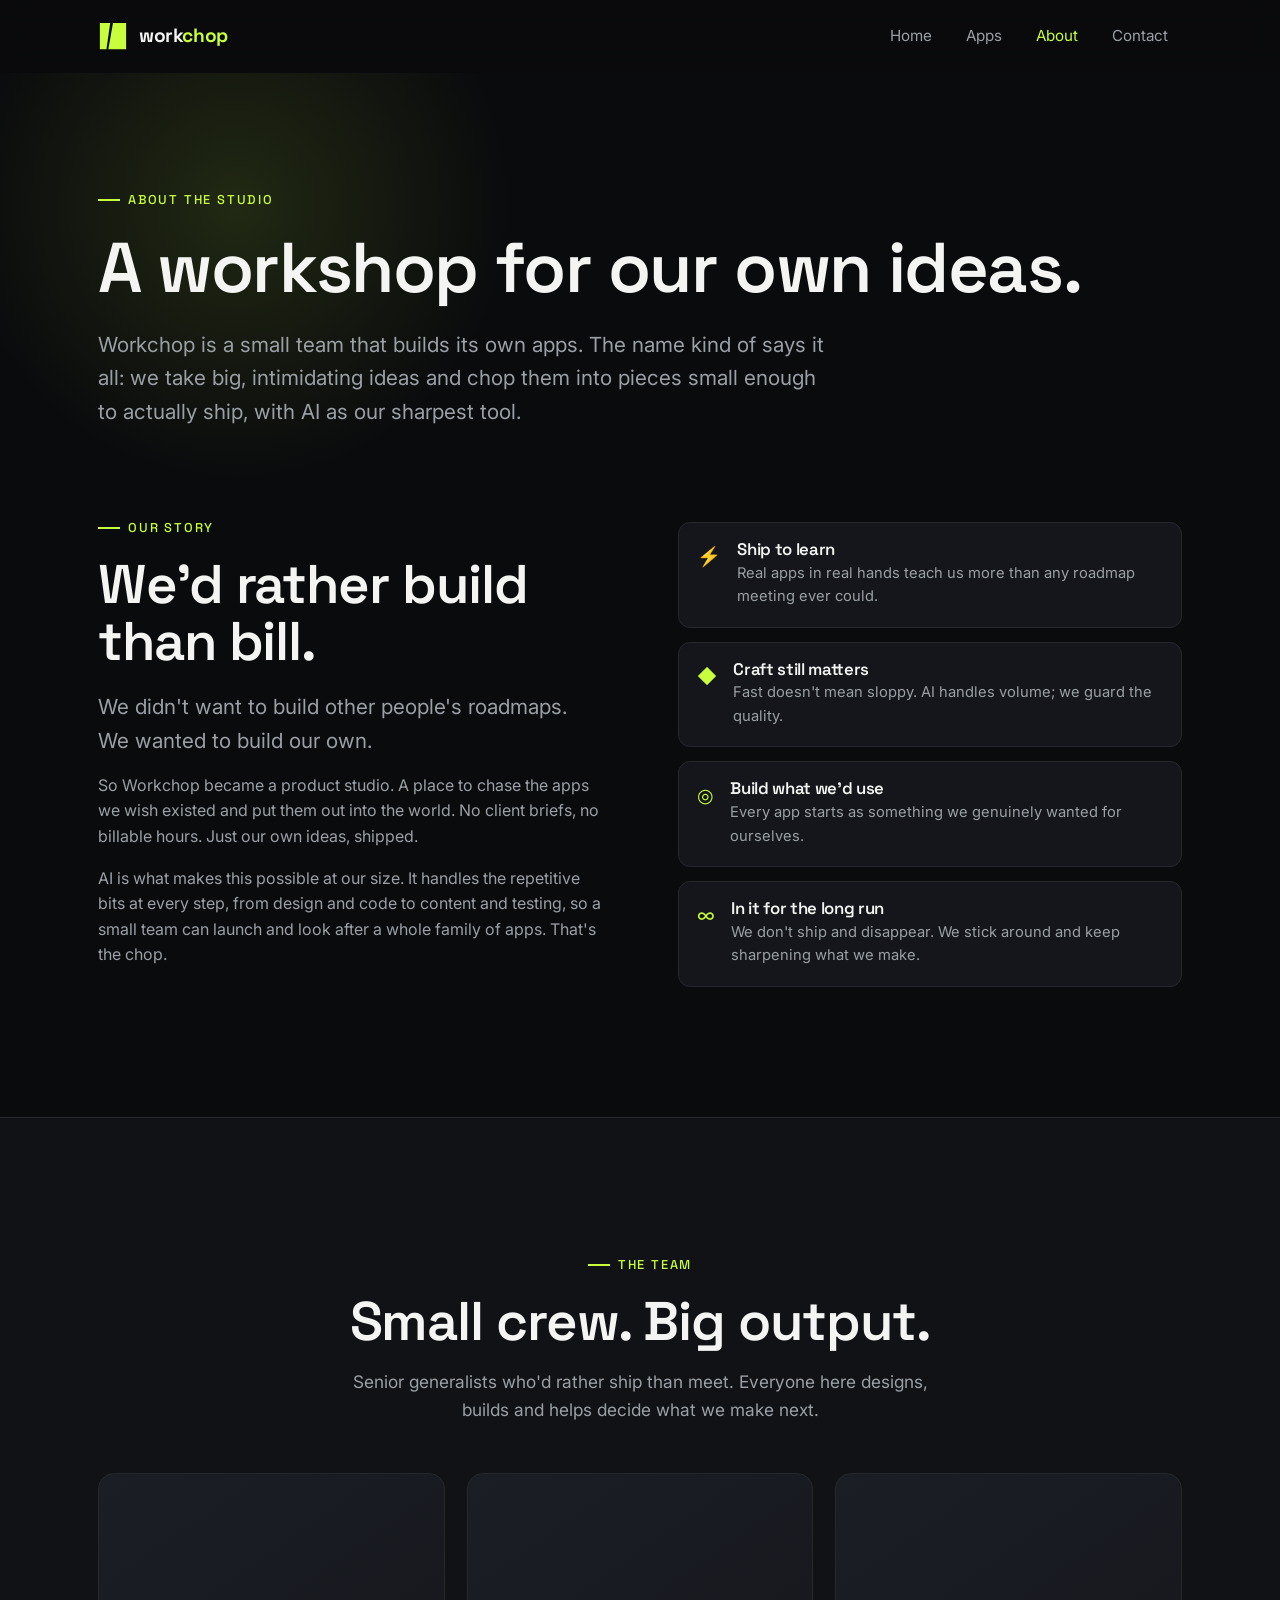
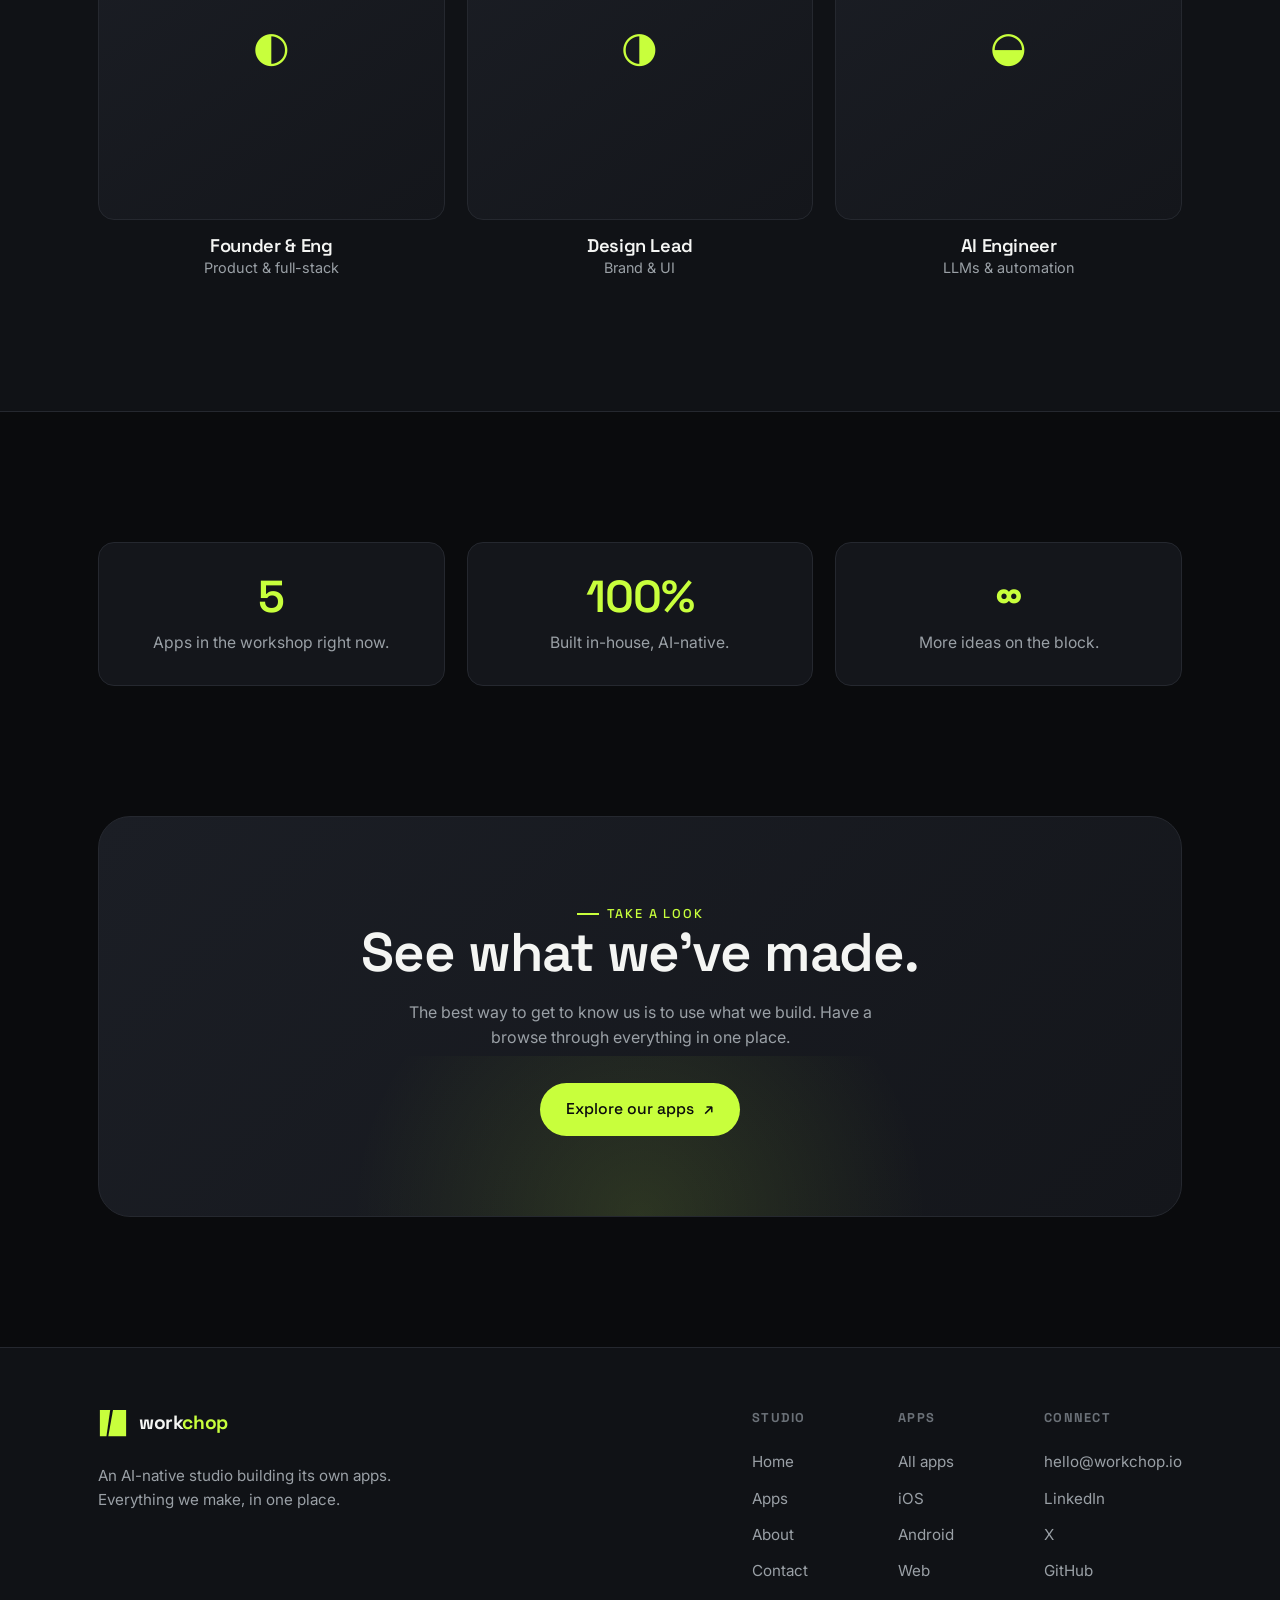
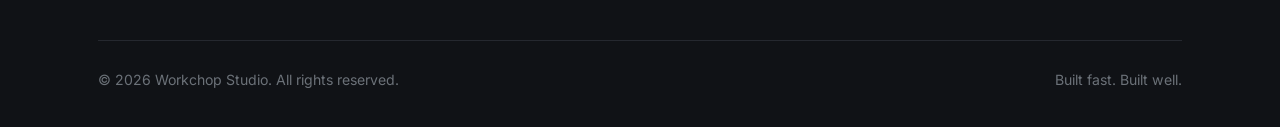
==== about.html @ 6b6e027e "Add real social links (LinkedIn, X, GitHub) to footers + sameAs Co-Authored-By: Claude Opus 4.8 <nor" ====
<!DOCTYPE html>
<html lang="en">
<head>
  <meta charset="UTF-8" />
  <meta name="viewport" content="width=device-width, initial-scale=1.0" />
  <title>About · Workchop</title>
  <meta name="description" content="Workchop is a small, AI-native studio that builds and ships its own apps. Here's who we are and how we work." />
  <link rel="canonical" href="https://workchop.io/about" />
  <meta name="robots" content="index, follow" />
  <meta name="author" content="Workchop" />
  <meta name="theme-color" content="#0a0b0d" />

  <!-- Open Graph -->
  <meta property="og:type" content="website" />
  <meta property="og:site_name" content="Workchop" />
  <meta property="og:title" content="About · Workchop" />
  <meta property="og:description" content="A small, AI-native studio that builds and ships its own apps. Here's who we are and how we work." />
  <meta property="og:url" content="https://workchop.io/about" />
  <meta property="og:image" content="https://workchop.io/og-image.png" />
  <meta property="og:image:width" content="1200" />
  <meta property="og:image:height" content="630" />

  <!-- Twitter -->
  <meta name="twitter:card" content="summary_large_image" />
  <meta name="twitter:title" content="About · Workchop" />
  <meta name="twitter:description" content="A small, AI-native studio that builds and ships its own apps. Here's who we are and how we work." />
  <meta name="twitter:image" content="https://workchop.io/og-image.png" />

  <!-- Icons -->
  <link rel="apple-touch-icon" href="/apple-touch-icon.png" />
  <link rel="manifest" href="/site.webmanifest" />

  <link rel="preconnect" href="https://fonts.googleapis.com" />
  <link rel="preconnect" href="https://fonts.gstatic.com" crossorigin />
  <link href="https://fonts.googleapis.com/css2?family=Space+Grotesk:wght@400;500;600;700&family=Inter:wght@400;500;600&display=swap" rel="stylesheet" />
  <link rel="stylesheet" href="/styles.css" />
  <link rel="icon" href="data:image/svg+xml,%3Csvg xmlns='http://www.w3.org/2000/svg' viewBox='0 0 32 32'%3E%3Cpolygon points='2,2 13,2 9,30 2,30' fill='%23c8ff3c'/%3E%3Cpolygon points='16,2 30,2 30,30 11,30' fill='%23c8ff3c'/%3E%3C/svg%3E" />
</head>
<body>

  <header class="nav">
    <div class="wrap nav-inner">
      <a href="/" class="logo" aria-label="Workchop home">
        <span class="mark"><svg viewBox="0 0 32 32" aria-hidden="true"><polygon points="2,2 13,2 9,30 2,30"/><polygon points="16,2 30,2 30,30 11,30"/></svg></span>
        <b>work<span class="chop">chop</span></b>
      </a>
      <nav class="nav-links" aria-label="Primary">
        <a href="/">Home</a>
        <a href="/apps">Apps</a>
        <a href="/about" class="active">About</a>
        <a href="/contact">Contact</a>
      </nav>
      <button class="nav-toggle" aria-label="Toggle menu" aria-expanded="false">
        <span></span><span></span><span></span>
      </button>
    </div>
  </header>

  <!-- PAGE HEAD -->
  <section class="page-head">
    <div class="wrap">
      <span class="eyebrow reveal">About the studio</span>
      <h1 class="reveal">A workshop for our own ideas.</h1>
      <p class="lead reveal">Workchop is a small team that builds its own apps. The name kind of says it all: we take big, intimidating ideas and chop them into pieces small enough to actually ship, with AI as our sharpest tool.</p>
    </div>
  </section>

  <!-- STORY -->
  <section class="section" style="padding-top:0">
    <div class="wrap">
      <div class="split">
        <div class="reveal">
          <span class="eyebrow">Our story</span>
          <h2 class="h-section" style="margin-top:18px;margin-bottom:20px">We'd rather build than bill.</h2>
          <p class="lead" style="color:var(--muted);margin-bottom:16px">We didn't want to build other people's roadmaps. We wanted to build our own.</p>
          <p style="color:var(--muted);margin-bottom:16px">So Workchop became a product studio. A place to chase the apps we wish existed and put them out into the world. No client briefs, no billable hours. Just our own ideas, shipped.</p>
          <p style="color:var(--muted)">AI is what makes this possible at our size. It handles the repetitive bits at every step, from design and code to content and testing, so a small team can launch and look after a whole family of apps. That's the chop.</p>
        </div>
        <div class="reveal">
          <div class="values">
            <div class="value"><div class="v-ico">⚡</div><div><h4>Ship to learn</h4><p>Real apps in real hands teach us more than any roadmap meeting ever could.</p></div></div>
            <div class="value"><div class="v-ico">◆</div><div><h4>Craft still matters</h4><p>Fast doesn't mean sloppy. AI handles volume; we guard the quality.</p></div></div>
            <div class="value"><div class="v-ico">◎</div><div><h4>Build what we'd use</h4><p>Every app starts as something we genuinely wanted for ourselves.</p></div></div>
            <div class="value"><div class="v-ico">∞</div><div><h4>In it for the long run</h4><p>We don't ship and disappear. We stick around and keep sharpening what we make.</p></div></div>
          </div>
        </div>
      </div>
    </div>
  </section>

  <!-- TEAM -->
  <section class="section" style="background:var(--bg-2);border-block:1px solid var(--border)">
    <div class="wrap">
      <div class="section-head reveal" style="text-align:center;margin:0 auto 50px">
        <span class="eyebrow" style="justify-content:center">The team</span>
        <h2 class="h-section" style="margin-top:18px">Small crew. Big output.</h2>
        <p style="margin-left:auto;margin-right:auto">Senior generalists who'd rather ship than meet. Everyone here designs, builds and helps decide what we make next.</p>
      </div>
      <div class="team-grid">
        <div class="member reveal"><div class="avatar">◐</div><h4>Founder &amp; Eng</h4><span>Product &amp; full-stack</span></div>
        <div class="member reveal"><div class="avatar">◑</div><h4>Design Lead</h4><span>Brand &amp; UI</span></div>
        <div class="member reveal"><div class="avatar">◒</div><h4>AI Engineer</h4><span>LLMs &amp; automation</span></div>
      </div>
    </div>
  </section>

  <!-- STATS -->
  <section class="section">
    <div class="wrap">
      <div class="grid grid-3">
        <div class="card reveal" style="text-align:center"><h3 class="accent" style="font-size:2.8rem">5</h3><p>Apps in the workshop right now.</p></div>
        <div class="card reveal" style="text-align:center"><h3 class="accent" style="font-size:2.8rem">100%</h3><p>Built in-house, AI-native.</p></div>
        <div class="card reveal" style="text-align:center"><h3 class="accent" style="font-size:2.8rem">∞</h3><p>More ideas on the block.</p></div>
      </div>
    </div>
  </section>

  <!-- CTA -->
  <section class="section" style="padding-top:0">
    <div class="wrap">
      <div class="cta reveal">
        <span class="eyebrow" style="justify-content:center">Take a look</span>
        <h2 class="h-section">See what we've made.</h2>
        <p>The best way to get to know us is to use what we build. Have a browse through everything in one place.</p>
        <a href="/apps" class="btn btn-primary">Explore our apps <span class="arrow">↗</span></a>
      </div>
    </div>
  </section>

  <footer class="footer">
    <div class="wrap">
      <div class="footer-top">
        <div class="footer-brand">
          <a href="/" class="logo"><span class="mark"><svg viewBox="0 0 32 32" aria-hidden="true"><polygon points="2,2 13,2 9,30 2,30"/><polygon points="16,2 30,2 30,30 11,30"/></svg></span><b>work<span class="chop">chop</span></b></a>
          <p>An AI-native studio building its own apps. Everything we make, in one place.</p>
        </div>
        <div class="footer-cols">
          <div class="footer-col">
            <h5>Studio</h5>
            <a href="/">Home</a>
            <a href="/apps">Apps</a>
            <a href="/about">About</a>
            <a href="/contact">Contact</a>
          </div>
          <div class="footer-col">
            <h5>Apps</h5>
            <a href="/apps">All apps</a>
            <a href="/apps">iOS</a>
            <a href="/apps">Android</a>
            <a href="/apps">Web</a>
          </div>
          <div class="footer-col">
            <h5>Connect</h5>
            <a href="mailto:hello@workchop.io">hello@workchop.io</a>
            <a href="https://www.linkedin.com/company/workchop-io/" target="_blank" rel="noopener">LinkedIn</a>
            <a href="https://x.com/workchopstudio" target="_blank" rel="noopener">X</a>
            <a href="https://github.com/workchop-io" target="_blank" rel="noopener">GitHub</a>
          </div>
        </div>
      </div>
      <div class="footer-bottom">
        <span>© <span data-year>2026</span> Workchop Studio. All rights reserved.</span>
        <span>Built fast. Built well.</span>
      </div>
    </div>
  </footer>

  <script src="/script.js"></script>
</body>
</html>
---- styles.css ----
/* ============================================
   Workchop · Design System
   ============================================ */

:root {
  /* Color */
  --bg:        #0a0b0d;
  --bg-2:      #101216;
  --surface:   #14161b;
  --surface-2: #1b1e25;
  --border:    #25282f;
  --text:      #f4f5f3;
  --muted:     #9aa0a6;
  --muted-2:   #6b7178;

  /* Accent · acid lime "chop" */
  --accent:      #c8ff3c;
  --accent-dark: #a3d916;
  --accent-soft: rgba(200, 255, 60, 0.12);

  /* Type */
  --font-head: "Space Grotesk", -apple-system, BlinkMacSystemFont, sans-serif;
  --font-body: "Inter", -apple-system, BlinkMacSystemFont, sans-serif;

  /* Layout */
  --max:    1180px;
  --radius: 16px;
  --gutter: clamp(20px, 5vw, 48px);

  --ease: cubic-bezier(0.22, 1, 0.36, 1);
}

/* ============================================
   Reset
   ============================================ */
*,
*::before,
*::after { box-sizing: border-box; margin: 0; padding: 0; }

html { scroll-behavior: smooth; -webkit-text-size-adjust: 100%; }

body {
  font-family: var(--font-body);
  background: var(--bg);
  color: var(--text);
  line-height: 1.6;
  font-size: 16px;
  -webkit-font-smoothing: antialiased;
  overflow-x: hidden;
}

img { max-width: 100%; display: block; }
a { color: inherit; text-decoration: none; }
ul { list-style: none; }
button { font-family: inherit; cursor: pointer; border: none; background: none; }

/* ============================================
   Layout helpers
   ============================================ */
.wrap {
  width: 100%;
  max-width: var(--max);
  margin-inline: auto;
  padding-inline: var(--gutter);
}

.section { padding-block: clamp(64px, 11vw, 130px); }

.eyebrow {
  display: inline-flex;
  align-items: center;
  gap: 8px;
  font-family: var(--font-head);
  font-size: 0.8rem;
  font-weight: 500;
  letter-spacing: 0.14em;
  text-transform: uppercase;
  color: var(--accent);
}
.eyebrow::before {
  content: "";
  width: 22px;
  height: 2px;
  background: var(--accent);
}

h1, h2, h3, h4 { font-family: var(--font-head); font-weight: 600; line-height: 1.05; letter-spacing: -0.02em; }

.h-display { font-size: clamp(2.6rem, 8vw, 5.6rem); }
.h-section { font-size: clamp(2rem, 5vw, 3.4rem); }

.lead { font-size: clamp(1.05rem, 2vw, 1.3rem); color: var(--muted); max-width: 56ch; }

.accent { color: var(--accent); }

/* ============================================
   Buttons
   ============================================ */
.btn {
  display: inline-flex;
  align-items: center;
  gap: 10px;
  font-family: var(--font-head);
  font-weight: 500;
  font-size: 0.98rem;
  padding: 14px 26px;
  border-radius: 999px;
  transition: transform 0.25s var(--ease), background 0.25s var(--ease), color 0.25s var(--ease);
  white-space: nowrap;
}
.btn-primary { background: var(--accent); color: #0a0b0d; }
.btn-primary:hover { transform: translateY(-2px); background: #d6ff6b; }
.btn-ghost { border: 1px solid var(--border); color: var(--text); }
.btn-ghost:hover { border-color: var(--accent); color: var(--accent); transform: translateY(-2px); }
.btn .arrow { transition: transform 0.25s var(--ease); }
.btn:hover .arrow { transform: translate(3px, -3px); }

/* ============================================
   Logo / chop mark
   ============================================ */
.logo { display: inline-flex; align-items: center; gap: 11px; font-family: var(--font-head); font-weight: 700; font-size: 1.2rem; letter-spacing: -0.02em; }
.logo .mark { width: 30px; height: 30px; flex: none; display: block; }
.logo .mark svg { width: 100%; height: 100%; display: block; }
.logo .mark polygon { fill: var(--accent); }
.logo b { font-weight: 700; }
.logo b .chop { color: var(--accent); }

/* ============================================
   Nav
   ============================================ */
.nav {
  position: sticky;
  top: 0;
  z-index: 100;
  background: rgba(10, 11, 13, 0.7);
  backdrop-filter: blur(14px);
  border-bottom: 1px solid transparent;
  transition: border-color 0.3s, background 0.3s;
}
.nav.scrolled { border-color: var(--border); background: rgba(10, 11, 13, 0.88); }
.nav-inner {
  display: flex;
  align-items: center;
  justify-content: space-between;
  height: 72px;
}
.nav-links { display: flex; align-items: center; gap: 6px; }
.nav-links a {
  font-size: 0.95rem;
  color: var(--muted);
  padding: 8px 14px;
  border-radius: 8px;
  transition: color 0.2s, background 0.2s;
}
.nav-links a:hover { color: var(--text); }
.nav-links a.active { color: var(--accent); }
.nav-cta { margin-left: 10px; }

.nav-toggle { display: none; width: 42px; height: 42px; border-radius: 10px; border: 1px solid var(--border); flex-direction: column; align-items: center; justify-content: center; gap: 5px; }
.nav-toggle span { width: 18px; height: 2px; background: var(--text); transition: transform 0.3s var(--ease), opacity 0.2s; }
.nav-toggle.open span:nth-child(1) { transform: translateY(7px) rotate(45deg); }
.nav-toggle.open span:nth-child(2) { opacity: 0; }
.nav-toggle.open span:nth-child(3) { transform: translateY(-7px) rotate(-45deg); }

/* ============================================
   Hero
   ============================================ */
.hero { position: relative; padding-top: clamp(48px, 9vw, 96px); padding-bottom: clamp(48px, 9vw, 96px); overflow: hidden; }
.hero::before {
  content: "";
  position: absolute;
  top: -30%; right: -10%;
  width: 60vw; height: 60vw;
  max-width: 720px; max-height: 720px;
  background: radial-gradient(circle, var(--accent-soft), transparent 65%);
  pointer-events: none;
  z-index: 0;
}
.hero-grid { position: absolute; inset: 0; background-image: linear-gradient(var(--border) 1px, transparent 1px), linear-gradient(90deg, var(--border) 1px, transparent 1px); background-size: 64px 64px; opacity: 0.25; mask-image: radial-gradient(circle at 70% 20%, black, transparent 70%); z-index: 0; }
.hero .wrap { position: relative; z-index: 1; }
.hero h1 { margin-top: 26px; }
.hero h1 .chopped { position: relative; display: inline-block; color: var(--accent); }
.hero .lead { margin-top: 26px; }
.hero-actions { margin-top: 38px; display: flex; flex-wrap: wrap; gap: 14px; }
.hero-stats { margin-top: 64px; display: grid; grid-template-columns: repeat(3, 1fr); gap: 24px; max-width: 620px; }
.hero-stats .stat .num { font-family: var(--font-head); font-size: clamp(1.8rem, 4vw, 2.6rem); font-weight: 600; }
.hero-stats .stat .lbl { font-size: 0.85rem; color: var(--muted); margin-top: 4px; }

/* Hero "live now" proof line */
.hero-live { margin-top: 26px; display: inline-flex; align-items: center; gap: 9px; font-size: 0.95rem; color: var(--muted); }
.hero-live .dot { width: 8px; height: 8px; border-radius: 50%; background: var(--accent); flex: none; animation: pulse 2.2s infinite; }
.hero-live a { color: var(--text); font-weight: 500; border-bottom: 1px solid var(--border); transition: color 0.2s, border-color 0.2s; }
.hero-live a:hover { color: var(--accent); border-color: var(--accent); }
@keyframes pulse {
  0%   { box-shadow: 0 0 0 0 rgba(200, 255, 60, 0.5); }
  70%  { box-shadow: 0 0 0 9px rgba(200, 255, 60, 0); }
  100% { box-shadow: 0 0 0 0 rgba(200, 255, 60, 0); }
}

/* ============================================
   Marquee
   ============================================ */
.marquee { border-block: 1px solid var(--border); background: var(--bg-2); overflow: hidden; padding-block: 22px; }
.marquee-track { display: flex; gap: 56px; width: max-content; animation: scroll 28s linear infinite; }
.marquee-track span { font-family: var(--font-head); font-size: 1.1rem; color: var(--muted-2); display: inline-flex; align-items: center; gap: 56px; white-space: nowrap; }
.marquee-track span::after { content: "✦"; color: var(--accent); }
@keyframes scroll { to { transform: translateX(-50%); } }

/* ============================================
   Cards / services
   ============================================ */
.grid { display: grid; gap: 22px; }
.grid-3 { grid-template-columns: repeat(3, 1fr); }
.grid-2 { grid-template-columns: repeat(2, 1fr); }

.card {
  background: var(--surface);
  border: 1px solid var(--border);
  border-radius: var(--radius);
  padding: 30px;
  transition: transform 0.3s var(--ease), border-color 0.3s, background 0.3s;
}
.card:hover { transform: translateY(-4px); border-color: var(--accent); }
.card .ico { width: 46px; height: 46px; border-radius: 12px; background: var(--accent-soft); color: var(--accent); display: grid; place-items: center; font-size: 1.3rem; margin-bottom: 20px; }
.card h3 { font-size: 1.3rem; margin-bottom: 10px; }
.card p { color: var(--muted); font-size: 0.98rem; }
.card .num-tag { font-family: var(--font-head); font-size: 0.85rem; color: var(--muted-2); margin-bottom: 14px; }

.section-head { max-width: 60ch; margin-bottom: 54px; }
.section-head .h-section { margin-top: 18px; }
.section-head p { margin-top: 18px; color: var(--muted); font-size: 1.08rem; }

/* ============================================
   Process steps
   ============================================ */
.steps { display: grid; gap: 0; }
.step { display: grid; grid-template-columns: 90px 1fr; gap: 30px; padding-block: 32px; border-top: 1px solid var(--border); align-items: start; }
.step:last-child { border-bottom: 1px solid var(--border); }
.step .step-n { font-family: var(--font-head); font-size: 2.4rem; font-weight: 600; color: var(--accent); line-height: 1; }
.step h3 { font-size: 1.5rem; margin-bottom: 8px; }
.step p { color: var(--muted); max-width: 60ch; }

/* ============================================
   Work / projects
   ============================================ */
.work-grid { display: grid; grid-template-columns: repeat(2, 1fr); gap: 24px; }
.project {
  position: relative;
  border-radius: var(--radius);
  overflow: hidden;
  border: 1px solid var(--border);
  min-height: 320px;
  display: flex;
  flex-direction: column;
  justify-content: flex-end;
  padding: 30px;
  background: var(--surface);
  transition: transform 0.35s var(--ease), border-color 0.3s;
}
.project::before { content: ""; position: absolute; inset: 0; opacity: 0.9; z-index: 0; transition: transform 0.5s var(--ease); }
.project:hover { transform: translateY(-5px); border-color: var(--accent); }
.project:hover::before { transform: scale(1.05); }
.project.p1::before { background: linear-gradient(135deg, #1d2b1a, #0d0f0c); }
.project.p2::before { background: linear-gradient(135deg, #1a2330, #0c0e12); }
.project.p3::before { background: linear-gradient(135deg, #2a1d2e, #100c12); }
.project.p4::before { background: linear-gradient(135deg, #2e261a, #120f0c); }
.project.p5::before { background: linear-gradient(135deg, #1a2e2a, #0c1210); }
.project.p6::before { background: linear-gradient(135deg, #261a2e, #0e0c12); }
.project > * { position: relative; z-index: 1; }
.project .tag { font-family: var(--font-head); font-size: 0.78rem; letter-spacing: 0.1em; text-transform: uppercase; color: var(--accent); margin-bottom: 12px; }
.project h3 { font-size: 1.7rem; margin-bottom: 8px; }
.project p { color: var(--muted); font-size: 0.95rem; }
.project .meta { display: flex; gap: 8px; flex-wrap: wrap; margin-top: 18px; }
.project .meta span { font-size: 0.78rem; padding: 4px 11px; border: 1px solid var(--border); border-radius: 999px; color: var(--muted); }

/* ============================================
   About
   ============================================ */
.split { display: grid; grid-template-columns: 1fr 1fr; gap: clamp(30px, 6vw, 80px); align-items: center; }
.values { display: grid; gap: 14px; margin-top: 30px; }
.value { display: flex; gap: 16px; align-items: flex-start; padding: 18px; border: 1px solid var(--border); border-radius: 12px; background: var(--surface); }
.value .v-ico { color: var(--accent); font-size: 1.2rem; flex: none; }
.value h4 { font-size: 1.05rem; margin-bottom: 3px; }
.value p { color: var(--muted); font-size: 0.92rem; }

.team-grid { display: grid; grid-template-columns: repeat(3, 1fr); gap: 22px; }
.member { text-align: center; }
.member .avatar { width: 100%; aspect-ratio: 1; border-radius: var(--radius); background: linear-gradient(145deg, var(--surface-2), var(--surface)); border: 1px solid var(--border); display: grid; place-items: center; font-family: var(--font-head); font-size: 2.6rem; color: var(--accent); margin-bottom: 16px; }
.member h4 { font-size: 1.15rem; }
.member span { color: var(--muted); font-size: 0.9rem; }

/* ============================================
   Contact
   ============================================ */
.contact-grid { display: grid; grid-template-columns: 0.85fr 1.15fr; gap: clamp(30px, 6vw, 70px); }
.contact-info .channel { padding-block: 22px; border-top: 1px solid var(--border); }
.contact-info .channel:last-child { border-bottom: 1px solid var(--border); }
.contact-info .channel .lbl { font-size: 0.8rem; letter-spacing: 0.1em; text-transform: uppercase; color: var(--muted-2); margin-bottom: 6px; }
.contact-info .channel a, .contact-info .channel p { font-family: var(--font-head); font-size: 1.2rem; }
.contact-info .channel a:hover { color: var(--accent); }

.form { background: var(--surface); border: 1px solid var(--border); border-radius: var(--radius); padding: clamp(24px, 4vw, 40px); }
.field { margin-bottom: 22px; }
.field label { display: block; font-size: 0.85rem; color: var(--muted); margin-bottom: 8px; font-family: var(--font-head); letter-spacing: 0.03em; }
.field input, .field textarea, .field select {
  width: 100%;
  background: var(--bg);
  border: 1px solid var(--border);
  border-radius: 10px;
  padding: 14px 16px;
  color: var(--text);
  font-family: inherit;
  font-size: 1rem;
  transition: border-color 0.2s;
}
.field input:focus, .field textarea:focus, .field select:focus { outline: none; border-color: var(--accent); }
.field textarea { resize: vertical; min-height: 130px; }
.chips { display: flex; flex-wrap: wrap; gap: 10px; }
.chip { font-size: 0.9rem; padding: 9px 16px; border: 1px solid var(--border); border-radius: 999px; color: var(--muted); cursor: pointer; transition: all 0.2s; user-select: none; }
.chip:hover { border-color: var(--accent); color: var(--text); }
.chip.selected { background: var(--accent-soft); border-color: var(--accent); color: var(--accent); }
.form-note { font-size: 0.85rem; color: var(--muted-2); margin-top: 14px; }
.form-status { font-size: 0.92rem; margin-top: 14px; min-height: 1.2em; }
.form-status.ok { color: var(--accent); }
.form-status.err { color: #ff7a7a; }
.subscribe-status { font-size: 0.9rem; margin-top: 14px; min-height: 1.1em; }
.subscribe-status.ok { color: var(--accent); }
.subscribe-status.err { color: #ff7a7a; }

/* ============================================
   CTA band
   ============================================ */
.cta {
  position: relative;
  border-radius: clamp(20px, 4vw, 32px);
  background: linear-gradient(135deg, var(--surface-2), var(--surface));
  border: 1px solid var(--border);
  padding: clamp(40px, 8vw, 80px);
  overflow: hidden;
  text-align: center;
}
.cta::before { content: ""; position: absolute; bottom: -40%; left: 50%; transform: translateX(-50%); width: 70%; height: 80%; background: radial-gradient(circle, var(--accent-soft), transparent 70%); }
.cta > * { position: relative; }
.cta h2 { margin-bottom: 18px; }
.cta p { color: var(--muted); max-width: 50ch; margin: 0 auto 32px; }

/* ============================================
   Footer
   ============================================ */
.footer { border-top: 1px solid var(--border); background: var(--bg-2); padding-block: 60px 36px; }
.footer-top { display: flex; flex-wrap: wrap; justify-content: space-between; gap: 40px; margin-bottom: 50px; }
.footer-brand { max-width: 300px; }
.footer-brand p { color: var(--muted); font-size: 0.95rem; margin-top: 18px; }
.footer-cols { display: flex; gap: clamp(40px, 8vw, 90px); flex-wrap: wrap; }
.footer-col h5 { font-family: var(--font-head); font-size: 0.8rem; letter-spacing: 0.1em; text-transform: uppercase; color: var(--muted-2); margin-bottom: 16px; }
.footer-col a { display: block; color: var(--muted); font-size: 0.95rem; padding-block: 6px; transition: color 0.2s; }
.footer-col a:hover { color: var(--accent); }
.footer-bottom { display: flex; flex-wrap: wrap; justify-content: space-between; gap: 16px; padding-top: 28px; border-top: 1px solid var(--border); color: var(--muted-2); font-size: 0.88rem; }

/* ============================================
   Page header (sub pages)
   ============================================ */
.page-head { position: relative; padding-block: clamp(56px, 10vw, 110px) clamp(40px, 6vw, 64px); overflow: hidden; }
.page-head::before { content: ""; position: absolute; top: -40%; left: -5%; width: 50vw; height: 50vw; max-width: 600px; max-height: 600px; background: radial-gradient(circle, var(--accent-soft), transparent 65%); z-index: 0; }
.page-head .wrap { position: relative; z-index: 1; }
.page-head h1 { margin-top: 22px; font-size: clamp(2.4rem, 7vw, 4.4rem); }
.page-head .lead { margin-top: 22px; }

/* ============================================
   Reveal animation
   ============================================ */
.reveal { opacity: 0; transform: translateY(24px); transition: opacity 0.7s var(--ease), transform 0.7s var(--ease); }
.reveal.in { opacity: 1; transform: none; }

/* ============================================
   App cards (Work / Apps)
   ============================================ */
.project .top { position: absolute; top: 26px; left: 30px; right: 30px; z-index: 2; display: flex; align-items: center; justify-content: space-between; gap: 12px; }
.status { font-family: var(--font-head); font-size: 0.72rem; letter-spacing: 0.08em; text-transform: uppercase; padding: 4px 11px; border-radius: 999px; border: 1px solid var(--border); color: var(--muted); white-space: nowrap; }
.status.live { color: var(--accent); border-color: var(--accent); background: var(--accent-soft); }
.status.beta { color: #8fd0ff; border-color: #34516a; background: rgba(143,208,255,0.08); }
.status.soon { color: var(--muted-2); }
.project .applink { margin-top: 20px; display: inline-flex; align-items: center; gap: 7px; font-family: var(--font-head); font-size: 0.92rem; color: var(--accent); }
.project .applink .arrow { transition: transform 0.25s var(--ease); }
.project:hover .applink .arrow { transform: translate(3px, -3px); }
.project[hidden] { display: none !important; }

/* Filter bar */
.filters { display: flex; flex-wrap: wrap; gap: 10px; margin-bottom: 36px; }

/* Newsletter */
.subscribe { display: flex; gap: 10px; max-width: 460px; margin: 0 auto; }
.subscribe input { flex: 1; min-width: 0; background: var(--bg); border: 1px solid var(--border); border-radius: 999px; padding: 14px 20px; color: var(--text); font-family: inherit; font-size: 1rem; transition: border-color 0.2s; }
.subscribe input:focus { outline: none; border-color: var(--accent); }
.subscribe .form-note { margin-top: 0; }
@media (max-width: 480px) { .subscribe { flex-direction: column; } .subscribe .btn { justify-content: center; } }

/* ============================================
   Responsive
   ============================================ */
@media (max-width: 900px) {
  .grid-3, .team-grid { grid-template-columns: repeat(2, 1fr); }
  .work-grid { grid-template-columns: 1fr; }
  .split, .contact-grid { grid-template-columns: 1fr; }
  .contact-info { order: 2; }
}

@media (max-width: 720px) {
  /* Opaque header bar that paints ABOVE the panel, so the menu
     slides out from behind it instead of over the top. */
  .nav::before {
    content: "";
    position: absolute;
    inset: 0;
    background: var(--bg);
    z-index: 1;
  }
  .logo, .nav-toggle { position: relative; z-index: 2; }

  .nav-links {
    position: fixed;
    inset: 72px 0 auto 0;
    z-index: 0; /* behind the bar (.nav::before) so it emerges from underneath */
    flex-direction: column;
    align-items: stretch;
    gap: 4px;
    background: var(--bg-2);
    border-bottom: 1px solid var(--border);
    padding: 16px var(--gutter) 24px;
    transform: translateY(-100%);
    visibility: hidden;
    pointer-events: none;
    transition: transform 0.4s var(--ease), visibility 0s 0.4s;
  }
  .nav-links.open {
    transform: none;
    visibility: visible;
    pointer-events: auto;
    transition: transform 0.4s var(--ease), visibility 0s 0s;
  }
  .nav-links a { padding: 14px; font-size: 1.05rem; border-radius: 10px; }
  .nav-links a:hover { background: var(--surface); }
  .nav-cta { margin-left: 0; margin-top: 8px; justify-content: center; }
  .nav-toggle { display: flex; }
}

@media (max-width: 560px) {
  .grid-3, .team-grid, .grid-2 { grid-template-columns: 1fr; }
  .hero-stats { grid-template-columns: 1fr; gap: 18px; max-width: none; }
  .step { grid-template-columns: 1fr; gap: 8px; }
  .footer-top { flex-direction: column; }
}

@media (prefers-reduced-motion: reduce) {
  *, *::before, *::after { animation-duration: 0.01ms !important; transition-duration: 0.01ms !important; scroll-behavior: auto; }
  .reveal { opacity: 1; transform: none; }
}
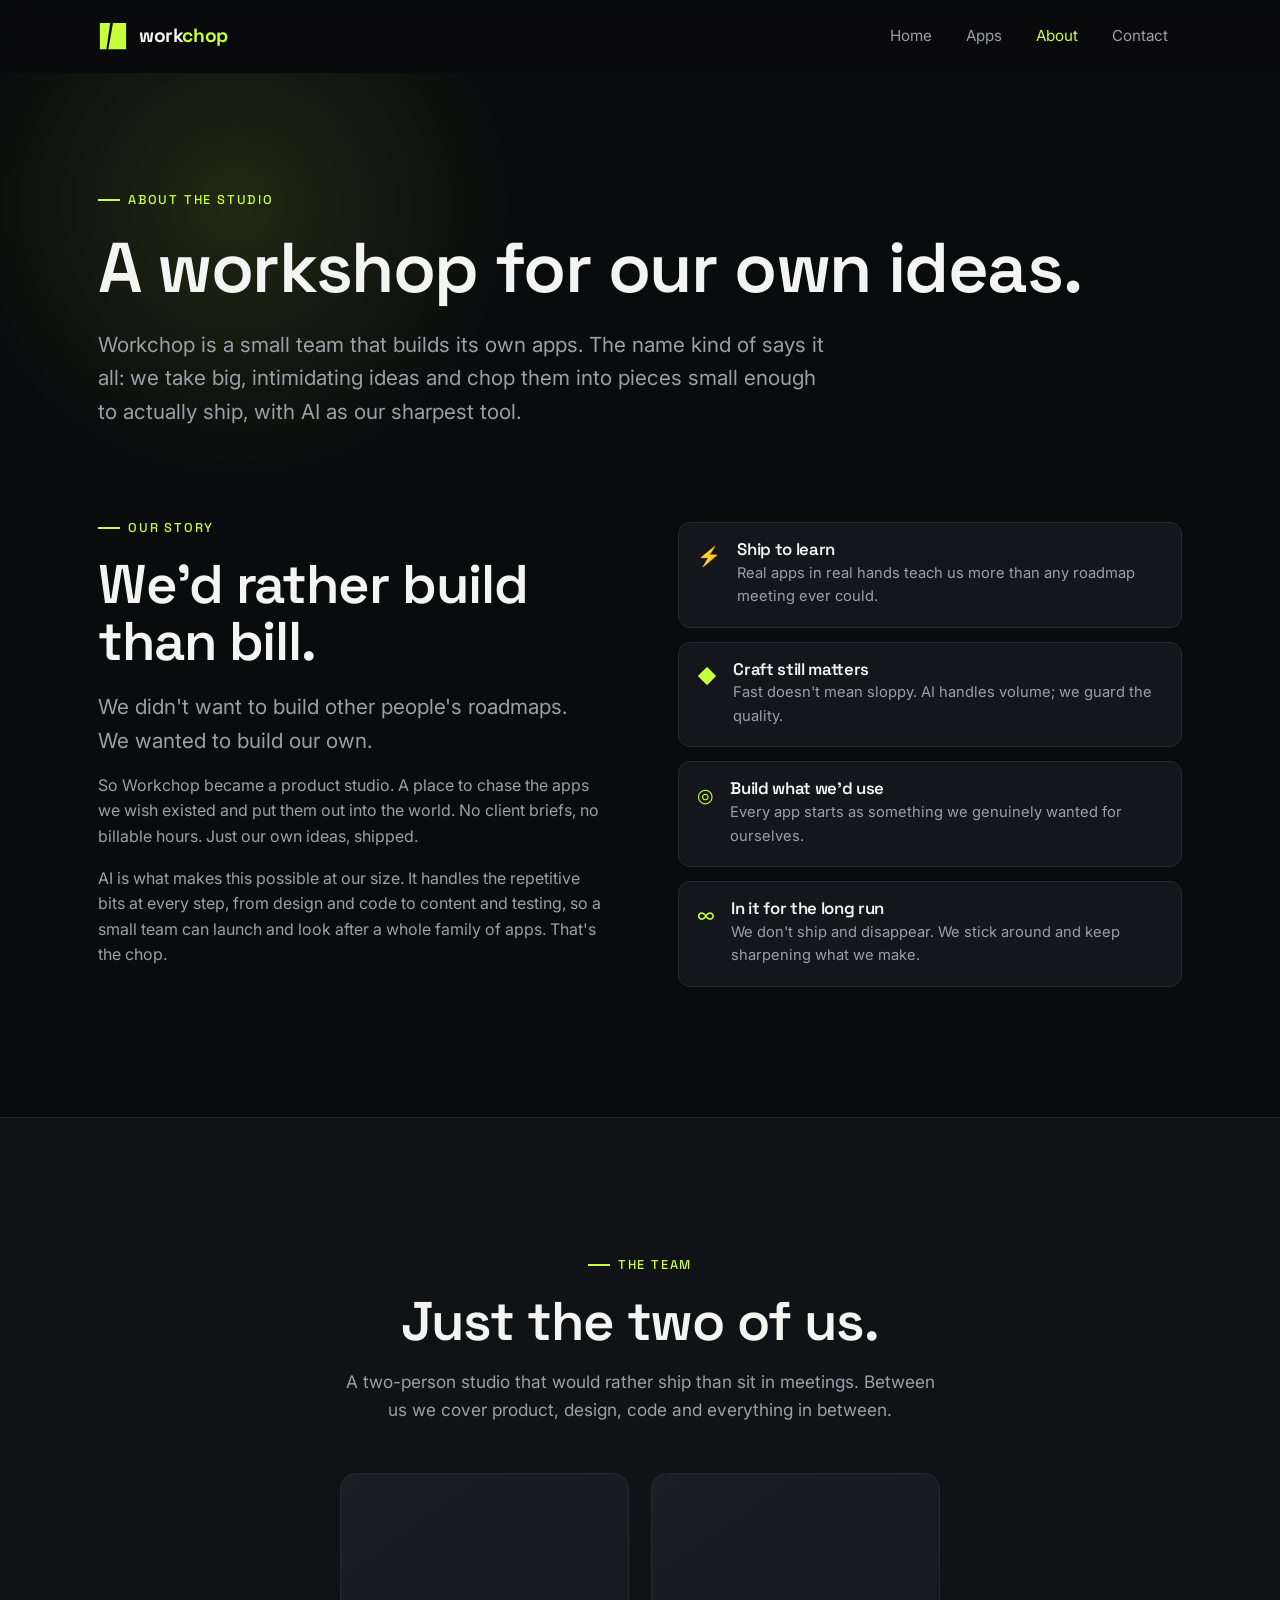
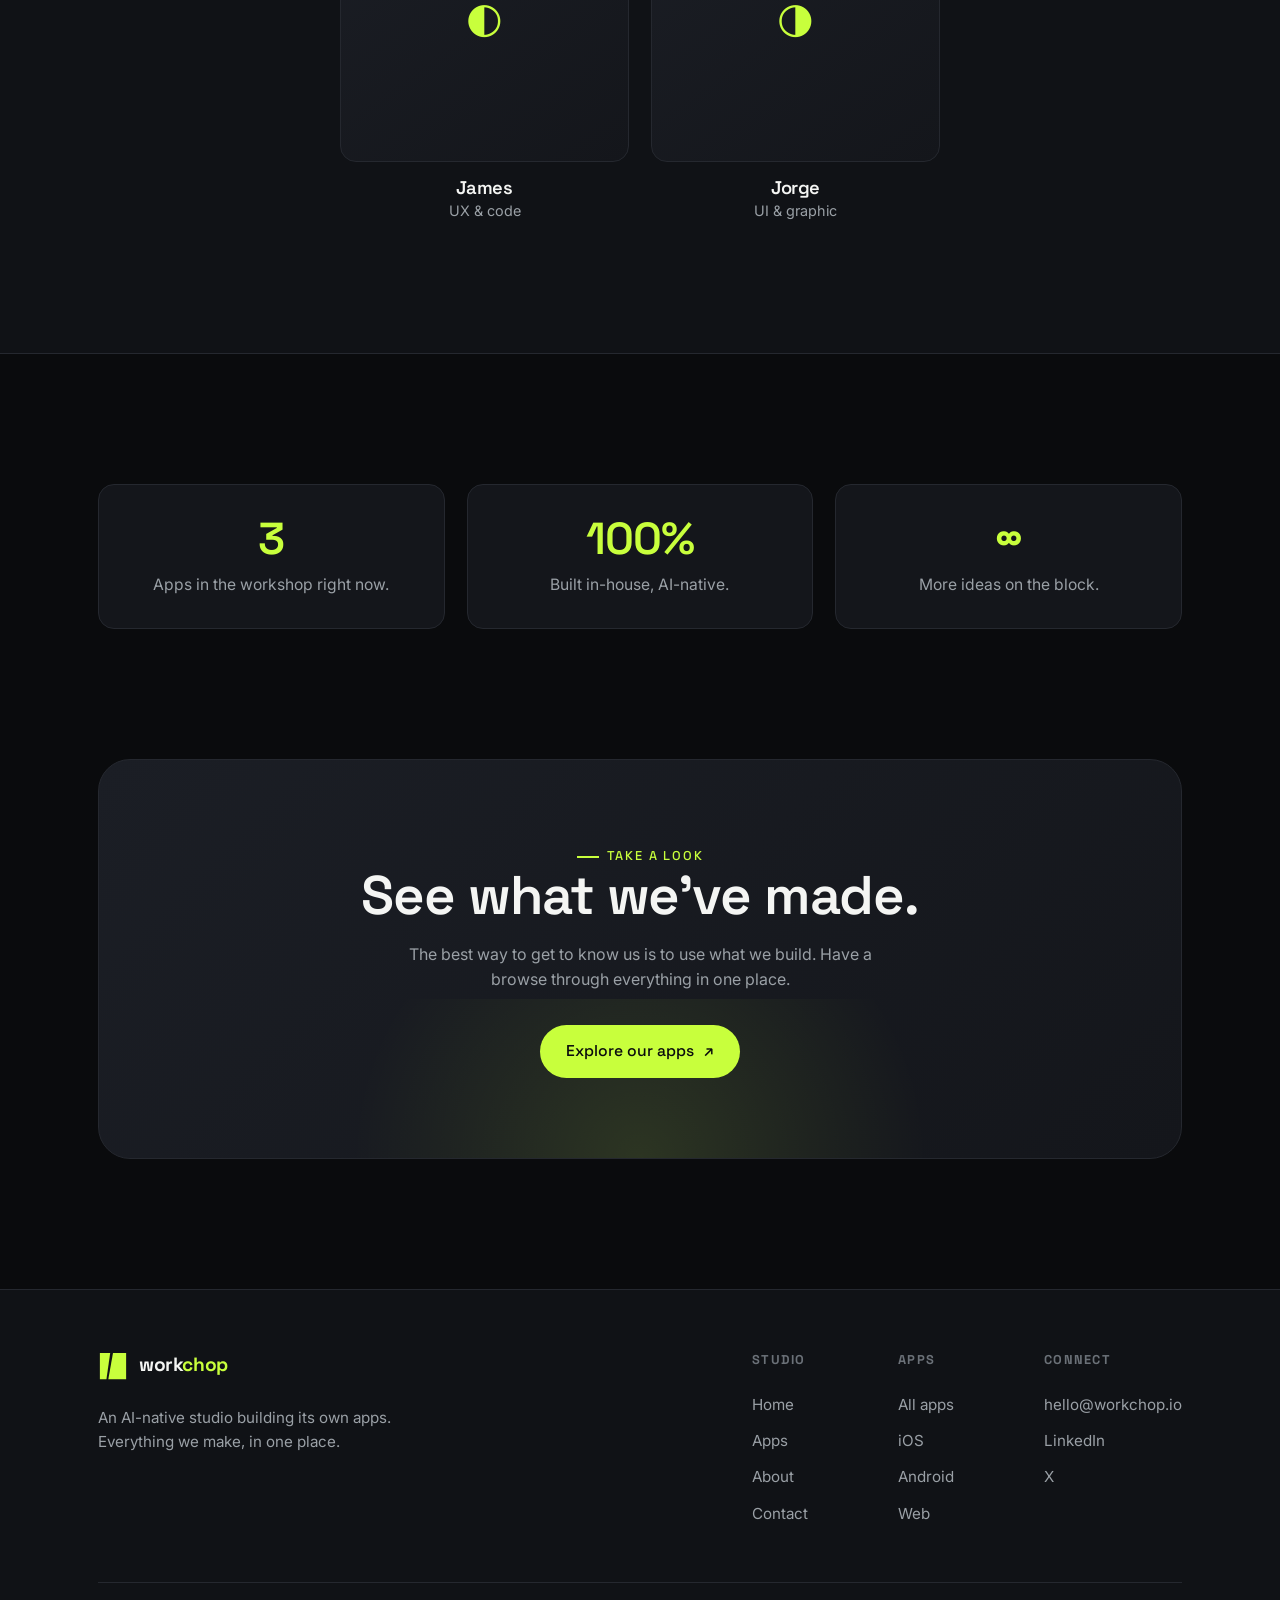
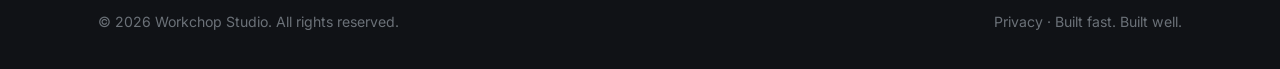
==== commit e4416c9e: "Add Google Analytics (gtag) to all pages + UTM-tag outbound app links Co-Authored-By: Claude Fable 5" ====
--- a/about.html
+++ b/about.html
@@ -3,6 +3,15 @@
 <head>
   <meta charset="UTF-8" />
   <meta name="viewport" content="width=device-width, initial-scale=1.0" />
+  <!-- Google tag (gtag.js) -->
+  <script async src="https://www.googletagmanager.com/gtag/js?id=G-XZ5B8D1V6R"></script>
+  <script>
+    window.dataLayer = window.dataLayer || [];
+    function gtag(){dataLayer.push(arguments);}
+    gtag('js', new Date());
+
+    gtag('config', 'G-XZ5B8D1V6R');
+  </script>
   <title>About · Workchop</title>
   <meta name="description" content="Workchop is a small, AI-native studio that builds and ships its own apps. Here's who we are and how we work." />
   <link rel="canonical" href="https://workchop.io/about" />
@@ -93,13 +102,12 @@
     <div class="wrap">
       <div class="section-head reveal" style="text-align:center;margin:0 auto 50px">
         <span class="eyebrow" style="justify-content:center">The team</span>
-        <h2 class="h-section" style="margin-top:18px">Small crew. Big output.</h2>
-        <p style="margin-left:auto;margin-right:auto">Senior generalists who'd rather ship than meet. Everyone here designs, builds and helps decide what we make next.</p>
+        <h2 class="h-section" style="margin-top:18px">Just the two of us.</h2>
+        <p style="margin-left:auto;margin-right:auto">A two-person studio that would rather ship than sit in meetings. Between us we cover product, design, code and everything in between.</p>
       </div>
       <div class="team-grid">
-        <div class="member reveal"><div class="avatar">◐</div><h4>Founder &amp; Eng</h4><span>Product &amp; full-stack</span></div>
-        <div class="member reveal"><div class="avatar">◑</div><h4>Design Lead</h4><span>Brand &amp; UI</span></div>
-        <div class="member reveal"><div class="avatar">◒</div><h4>AI Engineer</h4><span>LLMs &amp; automation</span></div>
+        <div class="member reveal"><div class="avatar">◐</div><h4>James</h4><span>UX &amp; code</span></div>
+        <div class="member reveal"><div class="avatar">◑</div><h4>Jorge</h4><span>UI &amp; graphic</span></div>
       </div>
     </div>
   </section>
@@ -108,7 +116,7 @@
   <section class="section">
     <div class="wrap">
       <div class="grid grid-3">
-        <div class="card reveal" style="text-align:center"><h3 class="accent" style="font-size:2.8rem">5</h3><p>Apps in the workshop right now.</p></div>
+        <div class="card reveal" style="text-align:center"><h3 class="accent" style="font-size:2.8rem">3</h3><p>Apps in the workshop right now.</p></div>
         <div class="card reveal" style="text-align:center"><h3 class="accent" style="font-size:2.8rem">100%</h3><p>Built in-house, AI-native.</p></div>
         <div class="card reveal" style="text-align:center"><h3 class="accent" style="font-size:2.8rem">∞</h3><p>More ideas on the block.</p></div>
       </div>
@@ -154,13 +162,12 @@
             <a href="mailto:hello@workchop.io">hello@workchop.io</a>
             <a href="https://www.linkedin.com/company/workchop-io/" target="_blank" rel="noopener">LinkedIn</a>
             <a href="https://x.com/workchopstudio" target="_blank" rel="noopener">X</a>
-            <a href="https://github.com/workchop-io" target="_blank" rel="noopener">GitHub</a>
           </div>
         </div>
       </div>
       <div class="footer-bottom">
         <span>© <span data-year>2026</span> Workchop Studio. All rights reserved.</span>
-        <span>Built fast. Built well.</span>
+        <span><a href="/privacy">Privacy</a> · Built fast. Built well.</span>
       </div>
     </div>
   </footer>
--- a/styles.css
+++ b/styles.css
@@ -201,10 +201,15 @@
    Marquee
    ============================================ */
 .marquee { border-block: 1px solid var(--border); background: var(--bg-2); overflow: hidden; padding-block: 22px; }
-.marquee-track { display: flex; gap: 56px; width: max-content; animation: scroll 28s linear infinite; }
+.marquee-track { display: flex; gap: 56px; width: max-content; animation: scroll 48s linear infinite; }
 .marquee-track span { font-family: var(--font-head); font-size: 1.1rem; color: var(--muted-2); display: inline-flex; align-items: center; gap: 56px; white-space: nowrap; }
 .marquee-track span::after { content: "✦"; color: var(--accent); }
 @keyframes scroll { to { transform: translateX(-50%); } }
+/* Slow it right down on phones so each phrase is readable */
+@media (max-width: 720px) {
+  .marquee-track { gap: 36px; animation-duration: 95s; }
+  .marquee-track span { font-size: 1rem; gap: 36px; }
+}
 
 /* ============================================
    Cards / services
@@ -241,9 +246,49 @@
 .step p { color: var(--muted); max-width: 60ch; }
 
 /* ============================================
+   Featured spotlight (homepage)
+   ============================================ */
+.spotlight {
+  position: relative;
+  display: flex;
+  flex-direction: column;
+  justify-content: center;
+  min-height: 340px;
+  padding: clamp(32px, 6vw, 64px);
+  border: 1px solid var(--border);
+  border-radius: var(--radius);
+  overflow: hidden;
+  background-color: var(--bg-2);
+  background-size: cover;
+  background-position: center top;
+  background-repeat: no-repeat;
+  transition: transform 0.35s var(--ease), border-color 0.3s;
+}
+/* Left-to-right dark overlay so text stays readable over the live screenshot */
+.spotlight::before { content: ""; position: absolute; inset: 0; z-index: 0; background: linear-gradient(90deg, rgba(10,11,13,0.97) 0%, rgba(10,11,13,0.9) 32%, rgba(10,11,13,0.55) 58%, rgba(10,11,13,0.12) 92%); }
+.spotlight:hover { transform: translateY(-4px); border-color: var(--accent); }
+.spotlight > * { position: relative; z-index: 1; }
+.spotlight .top { display: flex; gap: 12px; align-items: center; margin-bottom: 20px; }
+.spotlight h3 { font-size: clamp(2.2rem, 6vw, 3.6rem); line-height: 1.02; margin-bottom: 16px; }
+.spotlight p { color: var(--muted); font-size: clamp(1.05rem, 2vw, 1.3rem); max-width: 46ch; }
+.spotlight .applink { margin-top: 28px; display: inline-flex; align-items: center; gap: 8px; font-family: var(--font-head); font-size: 1.05rem; color: var(--accent); }
+.spotlight .applink .arrow { transition: transform 0.25s var(--ease); }
+.spotlight:hover .applink .arrow { transform: translate(3px, -3px); }
+/* Watermark letter is replaced by the live screenshot background */
+.spotlight-mark { display: none; }
+
+/* On phones, use a near-uniform dark overlay so the full-width text stays readable */
+@media (max-width: 720px) {
+  .spotlight::before { background: linear-gradient(180deg, rgba(10,11,13,0.72) 0%, rgba(10,11,13,0.9) 100%); }
+}
+
+/* ============================================
    Work / projects
    ============================================ */
 .work-grid { display: grid; grid-template-columns: repeat(2, 1fr); gap: 24px; }
+/* Live apps sort to the front automatically */
+.work-grid .project { order: 2; }
+.work-grid .project:has(.status.live) { order: 1; }
 .project {
   position: relative;
   border-radius: var(--radius);
@@ -257,7 +302,7 @@
   background: var(--surface);
   transition: transform 0.35s var(--ease), border-color 0.3s;
 }
-.project::before { content: ""; position: absolute; inset: 0; opacity: 0.9; z-index: 0; transition: transform 0.5s var(--ease); }
+.project::before { content: ""; position: absolute; inset: 0; opacity: 0.9; z-index: 0; transition: transform 0.5s var(--ease); background: var(--card-grad, linear-gradient(135deg, var(--surface-2), var(--surface))); }
 .project:hover { transform: translateY(-5px); border-color: var(--accent); }
 .project:hover::before { transform: scale(1.05); }
 .project.p1::before { background: linear-gradient(135deg, #1d2b1a, #0d0f0c); }
@@ -283,7 +328,7 @@
 .value h4 { font-size: 1.05rem; margin-bottom: 3px; }
 .value p { color: var(--muted); font-size: 0.92rem; }
 
-.team-grid { display: grid; grid-template-columns: repeat(3, 1fr); gap: 22px; }
+.team-grid { display: grid; grid-template-columns: repeat(2, 1fr); gap: 22px; max-width: 600px; margin-inline: auto; }
 .member { text-align: center; }
 .member .avatar { width: 100%; aspect-ratio: 1; border-radius: var(--radius); background: linear-gradient(145deg, var(--surface-2), var(--surface)); border: 1px solid var(--border); display: grid; place-items: center; font-family: var(--font-head); font-size: 2.6rem; color: var(--accent); margin-bottom: 16px; }
 .member h4 { font-size: 1.15rem; }
@@ -356,6 +401,18 @@
 .footer-col a { display: block; color: var(--muted); font-size: 0.95rem; padding-block: 6px; transition: color 0.2s; }
 .footer-col a:hover { color: var(--accent); }
 .footer-bottom { display: flex; flex-wrap: wrap; justify-content: space-between; gap: 16px; padding-top: 28px; border-top: 1px solid var(--border); color: var(--muted-2); font-size: 0.88rem; }
+.footer-bottom a { color: inherit; transition: color 0.2s; }
+.footer-bottom a:hover { color: var(--accent); }
+
+/* Legal / long-form pages */
+.legal { max-width: 760px; }
+.legal h2 { font-size: 1.4rem; margin: 38px 0 12px; }
+.legal p, .legal li { color: var(--muted); margin-bottom: 12px; line-height: 1.7; }
+.legal ul { padding-left: 20px; list-style: disc; margin-bottom: 12px; }
+.legal li { margin-bottom: 8px; }
+.legal a { color: var(--accent); }
+.legal .updated { color: var(--muted-2); font-size: 0.9rem; }
+.legal strong { color: var(--text); font-weight: 600; }
 
 /* ============================================
    Page header (sub pages)
